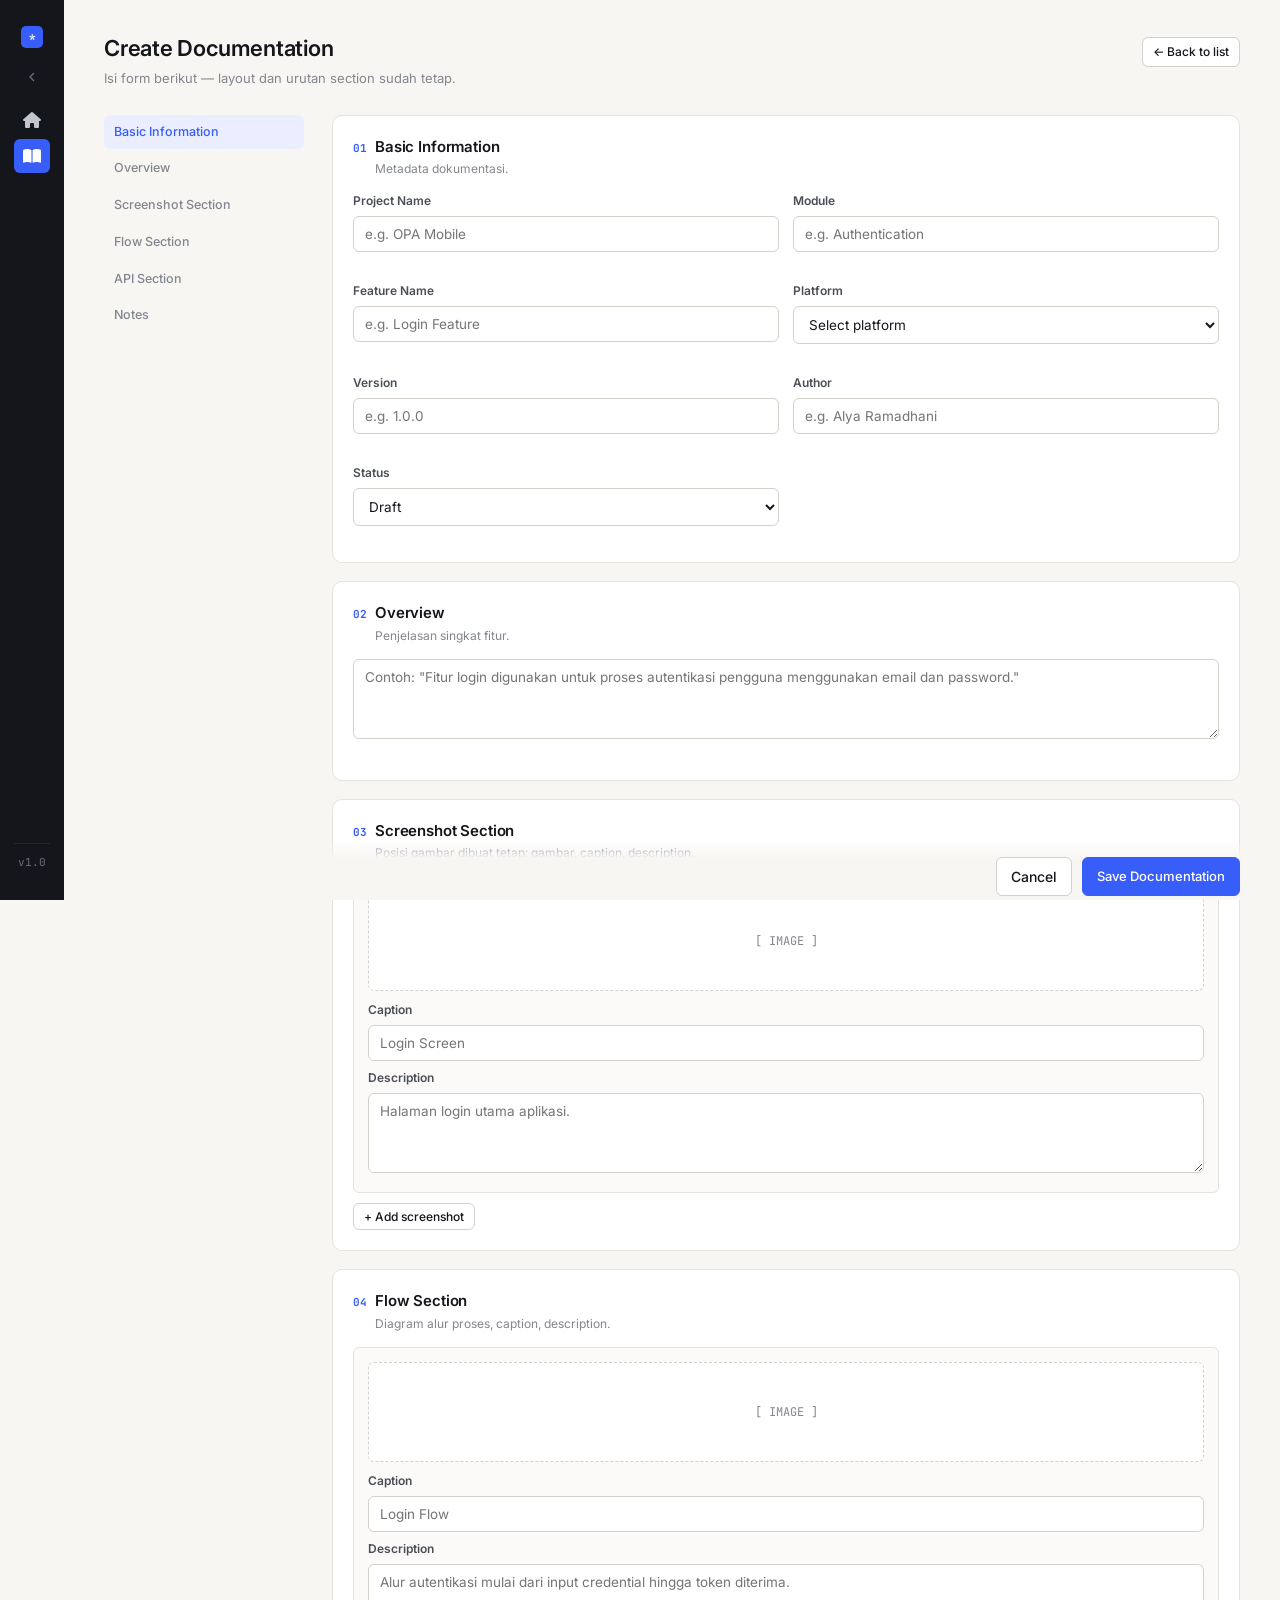
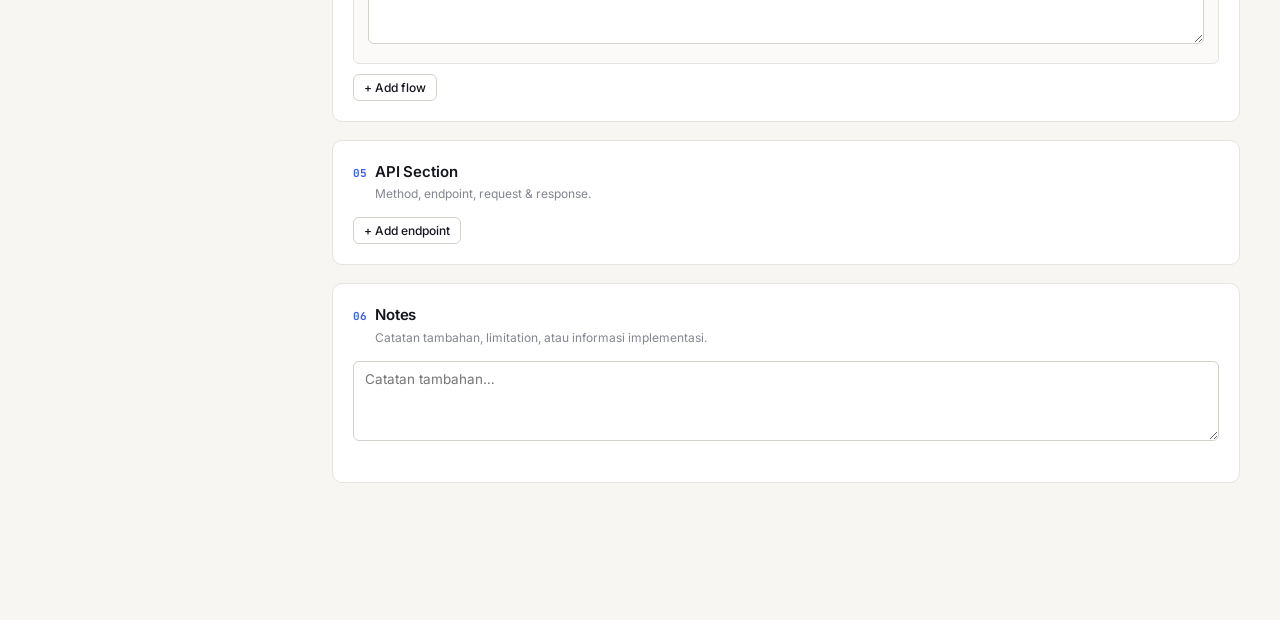
==== cms.html @ 9bf2554f "feat: tambah Status baru yaitu Finish UAT" ====
<!DOCTYPE html>
<html lang="id">
<head>
<meta charset="UTF-8" />
<meta name="viewport" content="width=device-width, initial-scale=1.0" />
<title>Create Documentation — DocsCMS</title>
<link rel="preconnect" href="https://fonts.googleapis.com">
<link href="https://fonts.googleapis.com/css2?family=Inter:wght@400;500;600;700&family=JetBrains+Mono:wght@400;500;700&display=swap" rel="stylesheet">
<link rel="stylesheet" href="css/base.css" />
<link rel="stylesheet" href="css/cms.css" />
<link rel="stylesheet" href="https://cdnjs.cloudflare.com/ajax/libs/font-awesome/6.7.2/css/all.min.css" />
</head>
<body>
<div class="app-shell">
  <div id="sidebar-mount" data-active="cms"></div>

  <main class="main">
    <div class="topbar">
      <div>
        <h1 id="pageTitle">Create Documentation</h1>
        <p>Isi form berikut — layout dan urutan section sudah tetap.</p>
      </div>
      <a class="btn btn-sm" href="dashboard.html">← Back to list</a>
    </div>

    <form id="docForm" class="form-layout">
      <nav class="form-toc">
        <a href="#sec-basic" class="current">Basic Information</a>
        <a href="#sec-overview">Overview</a>
        <a href="#sec-screenshot">Screenshot Section</a>
        <a href="#sec-flow">Flow Section</a>
        <a href="#sec-api">API Section</a>
        <a href="#sec-notes">Notes</a>
      </nav>

      <div>
        <!-- Basic Information -->
        <section class="form-section card" id="sec-basic">
          <div class="card-head"><span class="idx">01</span><div><h2>Basic Information</h2><p>Metadata dokumentasi.</p></div></div>
          <div class="grid-2">
            <div class="field"><label>Project Name</label><input type="text" id="project" required placeholder="e.g. OPA Mobile" /></div>
            <div class="field"><label>Module</label><input type="text" id="module" required placeholder="e.g. Authentication" /></div>
            <div class="field"><label>Feature Name</label><input type="text" id="feature" required placeholder="e.g. Login Feature" /></div>
            <div class="field"><label>Platform</label>
              <select id="platform" required>
                <option value="">Select platform</option>
                <option>Mobile</option><option>Web</option><option>Backend</option>
              </select>
            </div>
            <div class="field"><label>Version</label><input type="text" id="version" required placeholder="e.g. 1.0.0" /></div>
            <div class="field"><label>Author</label><input type="text" id="author" required placeholder="e.g. Alya Ramadhani" /></div>
            <div class="field"><label>Status</label>
              <select id="status" required>
                <option value="draft">Draft</option>
                <option value="review">On Review</option>
                <option value="accepted">Accepted</option>
                <option value="declined">Declined</option>
                <option value="finish-uat">Finish UAT</option>
              </select>
            </div>
          </div>
        </section>

        <!-- Overview -->
        <section class="form-section card" id="sec-overview">
          <div class="card-head"><span class="idx">02</span><div><h2>Overview</h2><p>Penjelasan singkat fitur.</p></div></div>
          <div class="field">
            <textarea id="overview" placeholder='Contoh: "Fitur login digunakan untuk proses autentikasi pengguna menggunakan email dan password."'></textarea>
          </div>
        </section>

        <!-- Screenshot -->
        <section class="form-section card" id="sec-screenshot">
          <div class="card-head"><span class="idx">03</span><div><h2>Screenshot Section</h2><p>Posisi gambar dibuat tetap: gambar, caption, description.</p></div></div>
          <div id="screenshotList"></div>
          <button type="button" class="btn btn-sm" id="addScreenshot">+ Add screenshot</button>
        </section>

        <!-- Flow -->
        <section class="form-section card" id="sec-flow">
          <div class="card-head"><span class="idx">04</span><div><h2>Flow Section</h2><p>Diagram alur proses, caption, description.</p></div></div>
          <div id="flowList"></div>
          <button type="button" class="btn btn-sm" id="addFlow">+ Add flow</button>
        </section>

        <!-- API -->
        <section class="form-section card" id="sec-api">
          <div class="card-head"><span class="idx">05</span><div><h2>API Section</h2><p>Method, endpoint, request &amp; response.</p></div></div>
          <div id="apiList"></div>
          <button type="button" class="btn btn-sm" id="addApi">+ Add endpoint</button>
        </section>

        <!-- Notes -->
        <section class="form-section card" id="sec-notes">
          <div class="card-head"><span class="idx">06</span><div><h2>Notes</h2><p>Catatan tambahan, limitation, atau informasi implementasi.</p></div></div>
          <div class="field"><textarea id="notes" placeholder="Catatan tambahan…"></textarea></div>
        </section>

        <div class="form-actions">
          <a class="btn" href="dashboard.html">Cancel</a>
          <button type="submit" class="btn btn-primary">Save Documentation</button>
        </div>
      </div>
    </form>
  </main>
</div>

<template id="screenshotTpl">
  <div class="repeat-item" data-group="screenshots">
    <button type="button" class="btn btn-sm btn-ghost remove-item">✕</button>
    <div class="image-slot" role="button" tabindex="0">
      <input type="file" accept="image/*" class="image-input" hidden />
      <span class="image-placeholder">[ IMAGE ]</span>
      <img class="image-preview" alt="" />
    </div>
    <div class="field" style="margin-bottom:8px;"><label>Caption</label><input type="text" class="f-caption" placeholder="Login Screen" /></div>
    <div class="field" style="margin-bottom:0;"><label>Description</label><textarea class="f-description" placeholder="Halaman login utama aplikasi."></textarea></div>
  </div>
</template>

<template id="flowTpl">
  <div class="repeat-item" data-group="flow">
    <button type="button" class="btn btn-sm btn-ghost remove-item">✕</button>
    <div class="image-slot" role="button" tabindex="0">
      <input type="file" accept="image/*" class="image-input" hidden />
      <span class="image-placeholder">[ IMAGE ]</span>
      <img class="image-preview" alt="" />
    </div>
    <div class="field" style="margin-bottom:8px;"><label>Caption</label><input type="text" class="f-caption" placeholder="Login Flow" /></div>
    <div class="field" style="margin-bottom:0;"><label>Description</label><textarea class="f-description" placeholder="Alur autentikasi mulai dari input credential hingga token diterima."></textarea></div>
  </div>
</template>

<template id="apiTpl">
  <div class="repeat-item" data-group="api">
    <button type="button" class="btn btn-sm btn-ghost remove-item">✕</button>
    <div class="method-row" style="margin-bottom:10px;">
      <div class="field" style="margin-bottom:0;"><label>Method</label>
        <select class="f-method">
          <option>GET</option><option selected>POST</option><option>PUT</option><option>PATCH</option><option>DELETE</option>
        </select>
      </div>
      <div class="field" style="margin-bottom:0;"><label>Endpoint</label><input type="text" class="f-endpoint mono" placeholder="/api/login" /></div>
    </div>
    <div class="grid-2">
      <div class="field" style="margin-bottom:0;"><label>Request</label><textarea class="f-request mono" placeholder='{ "email": "", "password": "" }'></textarea></div>
      <div class="field" style="margin-bottom:0;"><label>Response</label><textarea class="f-response mono" placeholder='{ "token": "", "user": {} }'></textarea></div>
    </div>
  </div>
</template>

<script src="js/storage.js"></script>
<script src="js/sidebar.js"></script>
<script src="js/cms.js"></script>
</body>
</html>
---- css/base.css ----
/* ===========================================================
   Documentation CMS — design tokens
   Palette: near-black ink / warm paper / signal-blue accent.
   Status colors double as the app's one signature motif —
   documents are literally stamped with their status.
   =========================================================== */
:root {
  --ink: #14161c;
  --ink-soft: #4b4e57;
  --muted: #83868f;
  --paper: #f7f6f3;
  --surface: #ffffff;
  --line: #e5e3dd;
  --line-strong: #d3d1c9;

  --accent: #375dfb;
  --accent-ink: #1e3ad1;
  --accent-tint: #eaeeff;

  --draft: #83868f;
  --draft-tint: #eeeeee;
  --review: #b8790f;
  --review-tint: #fbf0dc;
  --accepted: #1c8a5e;
  --accepted-tint: #e2f5ec;
  --declined: #c93b3b;
  --declined-tint: #fbe6e6;
  --finish-uat: #7c3aed;
  --finish-uat-tint: #f3e8ff;

  --font-ui: "Inter", -apple-system, BlinkMacSystemFont, "Segoe UI", sans-serif;
  --font-mono: "JetBrains Mono", "SFMono-Regular", Consolas, monospace;

  --radius-s: 6px;
  --radius-m: 10px;
  --sidebar-w: 240px;
}

* { box-sizing: border-box; }
html, body { height: 100%; }

body {
  margin: 0;
  font-family: var(--font-ui);
  background: var(--paper);
  color: var(--ink);
  font-size: 14px;
  line-height: 1.5;
  -webkit-font-smoothing: antialiased;
}

h1, h2, h3, h4 { margin: 0; font-weight: 600; letter-spacing: -0.01em; }

a { color: var(--accent); text-decoration: none; }
a:hover { text-decoration: underline; }

::selection { background: var(--accent-tint); }

button {
  font-family: inherit;
  font-size: 13px;
  cursor: pointer;
}

:focus-visible {
  outline: 2px solid var(--accent);
  outline-offset: 2px;
}

/* ---------- App shell ---------- */
.app-shell {
  display: flex;
  min-height: 100vh;
}

.sidebar {
  width: var(--sidebar-w);
  flex-shrink: 0;
  background: var(--ink);
  color: #e8e8ea;
  display: flex;
  flex-direction: column;
  padding: 20px 14px;
  position: sticky;
  top: 0;
  height: 100vh;
  transition: width 0.2s ease;
}

.sidebar__brand {
  display: flex;
  align-items: center;
  gap: 8px;
  padding: 6px 10px 22px;
  color: #fff;
}

.sidebar__brand .mark {
  width: 22px;
  height: 22px;
  border-radius: 5px;
  background: var(--accent);
  display: inline-flex;
  align-items: center;
  justify-content: center;
  font-family: var(--font-mono);
  font-size: 11px;
  font-weight: 700;
  color: #fff;
  flex-shrink: 0;
}

.sidebar__brand .name {
  font-weight: 600;
  font-size: 14px;
  letter-spacing: -0.01em;
}
.sidebar__brand .name small {
  display: block;
  font-weight: 400;
  font-size: 11px;
  color: #9498a3;
  font-family: var(--font-mono);
}

.sidebar nav {
  display: flex;
  flex-direction: column;
  gap: 2px;
  margin-top: 4px;
}

.sidebar nav a {
  display: flex;
  align-items: center;
  gap: 10px;
  padding: 9px 10px;
  border-radius: var(--radius-s);
  color: #c3c5cc;
  font-size: 13px;
  font-weight: 500;
  text-decoration: none;
  transition: background 0.12s ease, color 0.12s ease;
}

.sidebar nav a svg { width: 16px; height: 16px; flex-shrink: 0; }
.sidebar nav a i { font-size: 16px; flex-shrink: 0; }

.sidebar nav a:hover { background: #1f222a; color: #fff; }

.sidebar nav a.active {
  background: var(--accent);
  color: #fff;
}

.sidebar__footer {
  margin-top: auto;
  padding: 10px;
  font-size: 11px;
  color: #6b6e78;
  font-family: var(--font-mono);
  border-top: 1px solid #23262e;
  padding-top: 14px;
}

/* ---------- Collapsed sidebar ---------- */
.sidebar--collapsed {
  width: 64px;
}
.sidebar--collapsed .sidebar__brand {
  padding: 6px 0 22px;
  justify-content: center;
}
.sidebar--collapsed .sidebar__brand .name {
  display: none;
}
.sidebar--collapsed nav {
  align-items: stretch;
}
.sidebar--collapsed nav a {
  justify-content: center;
  padding: 9px;
  gap: 0;
}
.sidebar--collapsed nav a span {
  display: none;
}
.sidebar--collapsed .sidebar__footer {
  display: flex;
  flex-direction: column;
  align-items: center;
  gap: 8px;
  padding: 10px 0;
}
.sidebar--collapsed .sidebar__footer .storage-label {
  display: none;
}

/* ---------- Sidebar toggle ---------- */
.sidebar__toggle {
  background: none;
  border: none;
  color: #6b6e78;
  cursor: pointer;
  padding: 4px;
  display: inline-flex;
  align-items: center;
  justify-content: center;
  border-radius: 4px;
  transition: color 0.12s, background 0.12s;
  margin-bottom: 10px;
  margin-top: -5px;
}
.sidebar__toggle:hover {
  color: #fff;
  background: #1f222a;
}
.sidebar__toggle svg {
  width: 16px;
  height: 16px;
  display: block;
}

.main {
  flex: 1;
  min-width: 0;
  padding: 32px 40px 60px;
}

.topbar {
  display: flex;
  align-items: baseline;
  justify-content: space-between;
  margin-bottom: 26px;
  gap: 16px;
  flex-wrap: wrap;
}

.topbar h1 { font-size: 22px; }
.topbar p { margin: 4px 0 0; color: var(--muted); font-size: 13px; }

/* ---------- Buttons ---------- */
.btn {
  display: inline-flex;
  align-items: center;
  gap: 6px;
  padding: 8px 14px;
  border-radius: var(--radius-s);
  border: 1px solid var(--line-strong);
  background: var(--surface);
  color: var(--ink);
  font-weight: 500;
  transition: border-color 0.12s ease, background 0.12s ease;
}
.btn:hover { border-color: var(--ink-soft); text-decoration: none; }

.btn-primary {
  background: var(--accent);
  border-color: var(--accent);
  color: #fff;
}
.btn-primary:hover { background: var(--accent-ink); border-color: var(--accent-ink); }

.btn-danger {
  color: var(--declined);
  border-color: var(--declined-tint);
}
.btn-danger:hover { background: var(--declined-tint); border-color: var(--declined); }

.btn-ghost {
  border-color: transparent;
  background: transparent;
}
.btn-ghost:hover { background: var(--accent-tint); border-color: transparent; }

.btn-sm { padding: 5px 10px; font-size: 12px; }

/* ---------- Cards ---------- */
.card {
  background: var(--surface);
  border: 1px solid var(--line);
  border-radius: var(--radius-m);
  padding: 20px;
}

/* ---------- Status stamp ----------
   Signature element: statuses read like a physical stamp on the
   document, since status is the thing this whole app tracks. */
.stamp {
  display: inline-flex;
  align-items: center;
  gap: 5px;
  padding: 3px 9px 3px 8px;
  border-radius: 4px;
  font-family: var(--font-mono);
  font-size: 10.5px;
  font-weight: 700;
  text-transform: uppercase;
  letter-spacing: 0.06em;
  border: 1.5px solid currentColor;
  transform: rotate(-1deg);
}
.stamp::before {
  content: "";
  width: 5px;
  height: 5px;
  border-radius: 50%;
  background: currentColor;
}
.stamp--draft { color: var(--draft); background: var(--draft-tint); }
.stamp--review { color: var(--review); background: var(--review-tint); }
.stamp--accepted { color: var(--accepted); background: var(--accepted-tint); }
.stamp--declined { color: var(--declined); background: var(--declined-tint); }
.stamp--finish-uat { color: var(--finish-uat); background: var(--finish-uat-tint); }

/* ---------- Forms ---------- */
.field { margin-bottom: 16px; }
.field label {
  display: block;
  font-size: 12px;
  font-weight: 600;
  color: var(--ink-soft);
  margin-bottom: 6px;
}
.field .hint {
  font-size: 11.5px;
  color: var(--muted);
  margin-top: 5px;
}

input[type="text"],
input[type="search"],
select,
textarea {
  width: 100%;
  font-family: inherit;
  font-size: 13.5px;
  padding: 9px 11px;
  border: 1px solid var(--line-strong);
  border-radius: var(--radius-s);
  background: var(--surface);
  color: var(--ink);
}
textarea { resize: vertical; min-height: 80px; }

input.mono, textarea.mono {
  font-family: var(--font-mono);
  font-size: 12.5px;
}

input:focus, select:focus, textarea:focus {
  border-color: var(--accent);
  outline: none;
  box-shadow: 0 0 0 3px var(--accent-tint);
}

.grid-2 { display: grid; grid-template-columns: 1fr 1fr; gap: 14px; }

/* ---------- Table ---------- */
.table-wrap {
  border: 1px solid var(--line);
  border-radius: var(--radius-m);
  overflow: hidden;
  background: var(--surface);
}
table { width: 100%; border-collapse: collapse; }
thead th {
  text-align: left;
  font-size: 11px;
  text-transform: uppercase;
  letter-spacing: 0.05em;
  color: var(--muted);
  font-weight: 600;
  padding: 11px 14px;
  background: #fbfaf8;
  border-bottom: 1px solid var(--line);
  white-space: nowrap;
}
tbody td {
  padding: 12px 14px;
  border-bottom: 1px solid var(--line);
  vertical-align: middle;
  font-size: 13px;
}
tbody tr:last-child td { border-bottom: none; }
tbody tr:hover { background: #fbfaf8; }
.cell-title { font-weight: 600; }
.cell-muted { color: var(--muted); font-family: var(--font-mono); font-size: 12px; }
.row-actions { display: flex; gap: 6px; }

.empty-state {
  text-align: center;
  padding: 50px 20px;
  color: var(--muted);
}

@media (max-width: 900px) {
  .app-shell { flex-direction: column; }
  .sidebar { width: 100%; height: auto; position: relative; flex-direction: row; align-items: center; }
  .sidebar nav { flex-direction: row; margin-top: 0; }
  .sidebar__footer { display: none; }
  .sidebar--collapsed { width: 100%; }
  .sidebar--collapsed .sidebar__brand { padding: 6px 10px; justify-content: flex-start; }
  .sidebar--collapsed .sidebar__brand .name { display: block; }
  .sidebar--collapsed nav a { justify-content: flex-start; padding: 9px 10px; gap: 10px; }
  .sidebar--collapsed nav a span { display: inline; }
  .sidebar--collapsed nav a svg { margin: 0; }
  .main { padding: 20px; }
  .grid-2 { grid-template-columns: 1fr; }
}
---- css/cms.css ----
.form-layout {
  display: grid;
  grid-template-columns: 200px 1fr;
  gap: 28px;
  align-items: start;
}

.form-toc {
  position: sticky;
  top: 32px;
  display: flex;
  flex-direction: column;
  gap: 2px;
}
.form-toc a {
  padding: 8px 10px;
  border-radius: var(--radius-s);
  color: var(--muted);
  font-size: 12.5px;
  font-weight: 500;
  border-left: 0px solid transparent;
}
.form-toc a:hover { color: var(--ink); text-decoration: none; background: #fbfaf8; }
.form-toc a.current { color: var(--accent); border-left-color: var(--accent); background: var(--accent-tint); }

.form-section {
  scroll-margin-top: 24px;
  margin-bottom: 18px;
}
.form-section .card-head {
  display: flex;
  align-items: baseline;
  gap: 8px;
  margin-bottom: 14px;
}
.form-section .card-head .idx {
  font-family: var(--font-mono);
  font-size: 11px;
  color: var(--accent);
  font-weight: 700;
}
.form-section .card-head h2 { font-size: 15px; }
.form-section .card-head p { margin: 2px 0 0; font-size: 12px; color: var(--muted); }

.repeat-item {
  border: 1px solid var(--line);
  border-radius: var(--radius-s);
  padding: 14px;
  margin-bottom: 10px;
  position: relative;
  background: #fbfaf8;
}
.repeat-item .remove-item {
  position: absolute;
  top: 10px;
  right: 10px;
}
.image-slot {
  width: 100%;
  height: 100px;
  border: 1.5px dashed var(--line-strong);
  border-radius: var(--radius-s);
  display: flex;
  align-items: center;
  justify-content: center;
  color: var(--muted);
  font-size: 12px;
  font-family: var(--font-mono);
  margin-bottom: 10px;
  background: #fff;
  cursor: pointer;
  transition: border-color .15s, background .15s;
  position: relative;
  overflow: hidden;
}
.image-slot:hover {
  border-color: var(--accent);
  background: var(--accent-tint);
}
.image-slot.drag-over {
  border-color: var(--accent);
  background: var(--accent-tint);
  outline: 2px solid var(--accent);
  outline-offset: -2px;
}
.image-slot .image-preview {
  display: none;
  max-width: 100%;
  max-height: 100%;
  object-fit: contain;
}
.image-slot.has-image .image-preview {
  display: block;
}
.image-slot.has-image .image-placeholder {
  display: none;
}
.image-slot.has-image {
  border-style: solid;
  border-color: var(--line);
  background: #fff;
  cursor: pointer;
}
.image-slot.has-image:hover {
  border-color: var(--accent);
}

.method-row { display: grid; grid-template-columns: 110px 1fr; gap: 10px; }

.form-actions {
  position: sticky;
  bottom: 0;
  background: linear-gradient(to top, var(--paper) 70%, transparent);
  padding: 16px 0 4px;
  display: flex;
  gap: 10px;
  justify-content: flex-end;
}

@media (max-width: 900px) {
  .form-layout { grid-template-columns: 1fr; }
  .form-toc { position: static; flex-direction: row; overflow-x: auto; }
}
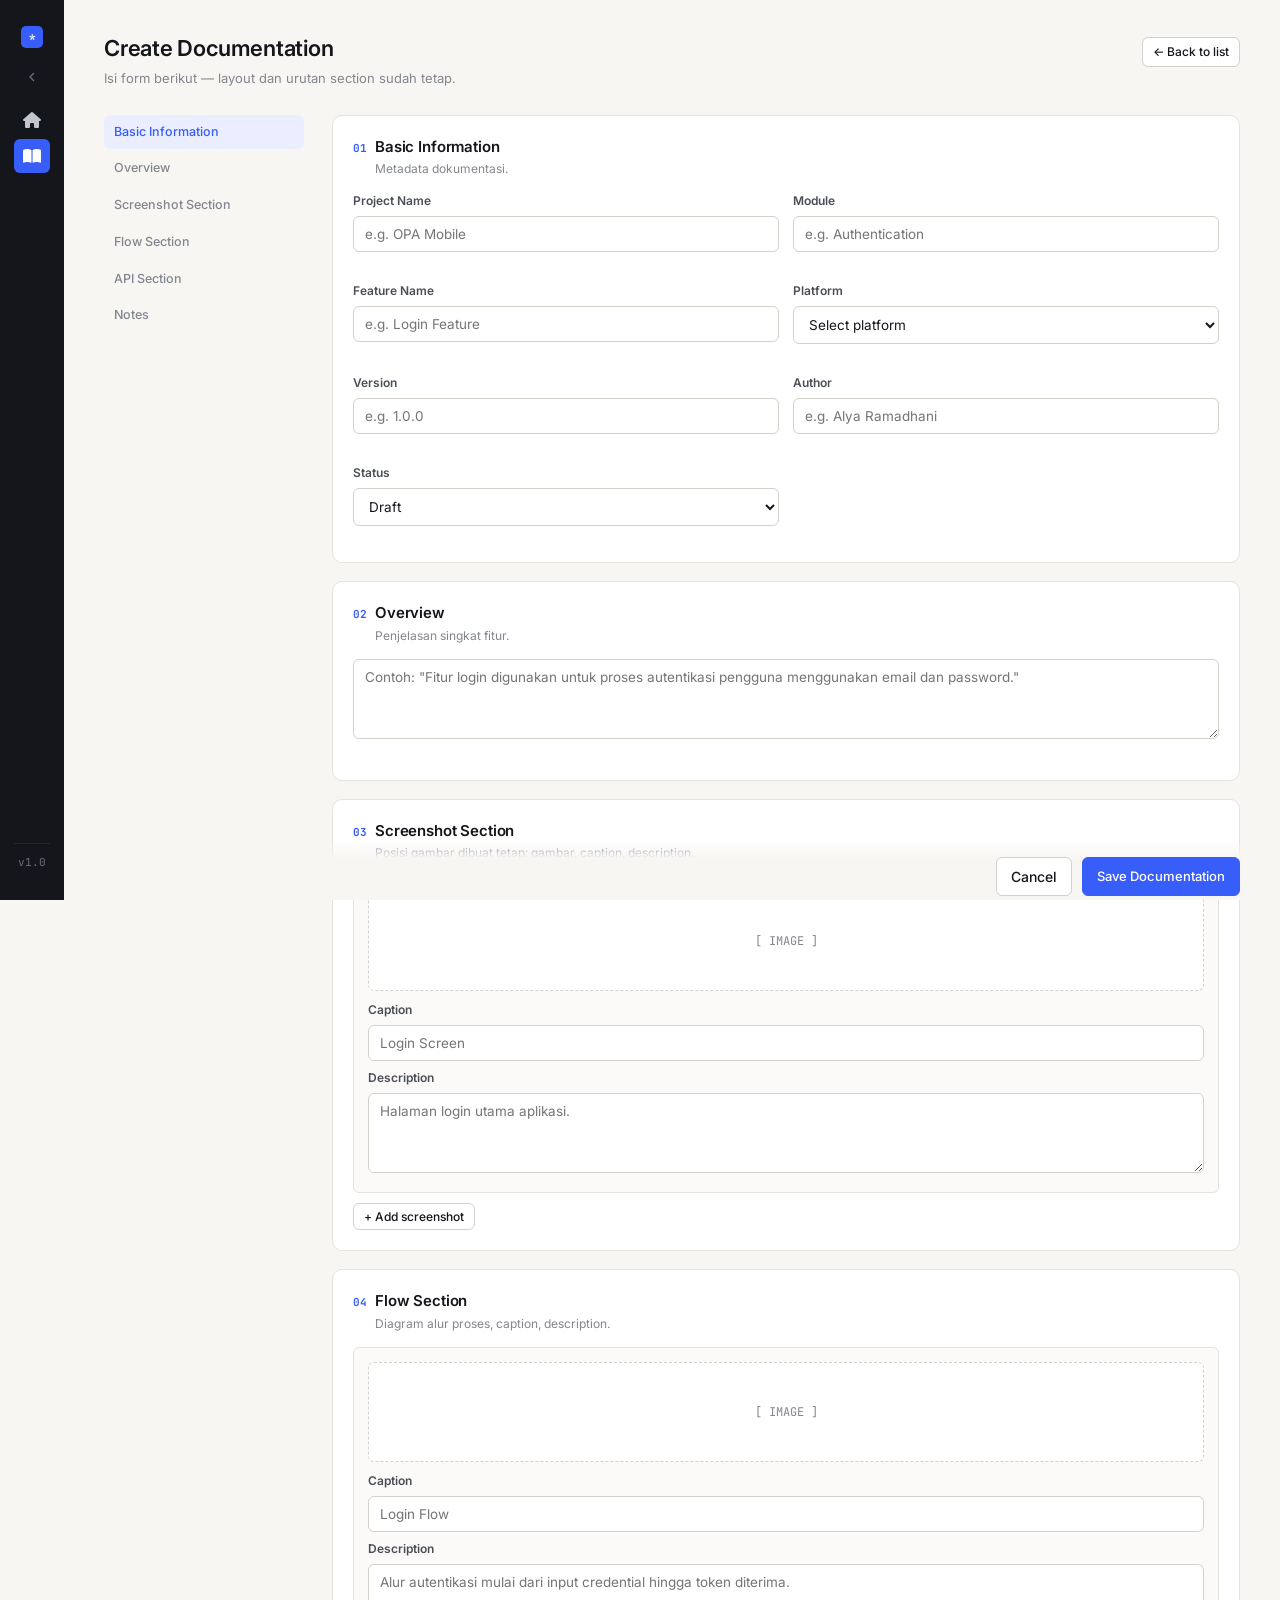
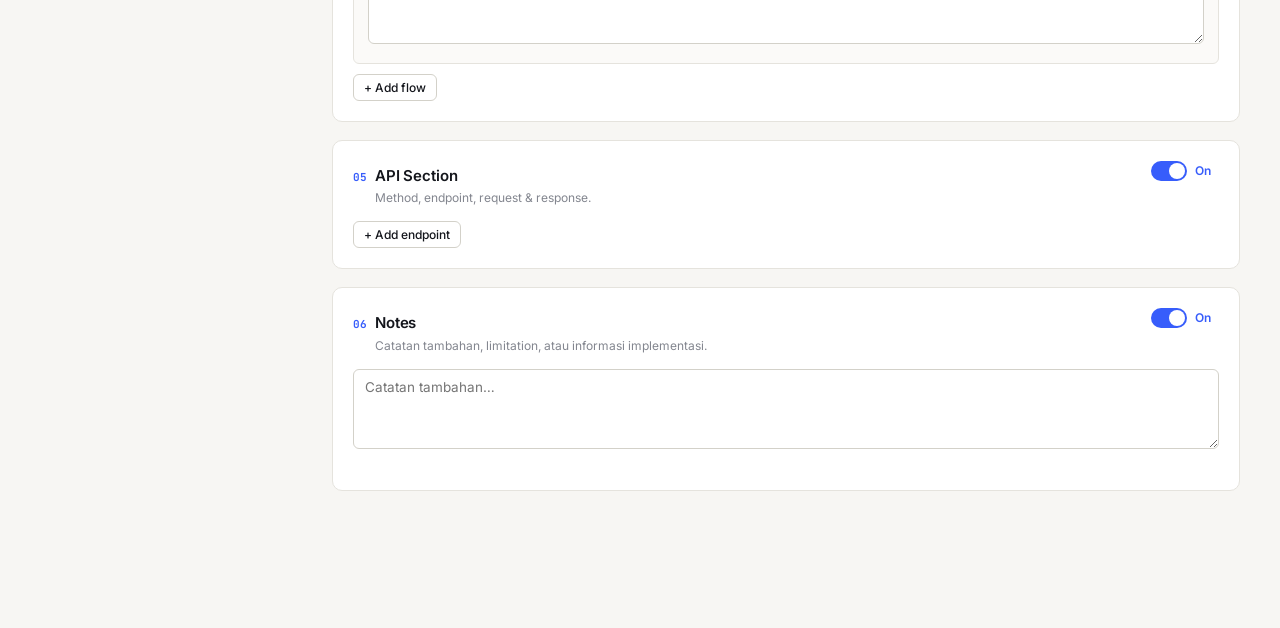
==== commit d8252603: "feat: tambah switch mode untuk add API & Notes Section pada Form Dokumentasi" ====
--- a/cms.html
+++ b/cms.html
@@ -85,14 +85,26 @@
 
         <!-- API -->
         <section class="form-section card" id="sec-api">
-          <div class="card-head"><span class="idx">05</span><div><h2>API Section</h2><p>Method, endpoint, request &amp; response.</p></div></div>
+          <div class="card-head"><span class="idx">05</span><div><h2>API Section</h2><p>Method, endpoint, request &amp; response.</p></div>
+            <label class="section-toggle">
+              <input type="checkbox" class="toggle-input" checked />
+              <span class="toggle-slider"></span>
+              <span class="toggle-label">On</span>
+            </label>
+          </div>
           <div id="apiList"></div>
           <button type="button" class="btn btn-sm" id="addApi">+ Add endpoint</button>
         </section>
 
         <!-- Notes -->
         <section class="form-section card" id="sec-notes">
-          <div class="card-head"><span class="idx">06</span><div><h2>Notes</h2><p>Catatan tambahan, limitation, atau informasi implementasi.</p></div></div>
+          <div class="card-head"><span class="idx">06</span><div><h2>Notes</h2><p>Catatan tambahan, limitation, atau informasi implementasi.</p></div>
+            <label class="section-toggle">
+              <input type="checkbox" class="toggle-input" checked />
+              <span class="toggle-slider"></span>
+              <span class="toggle-label">On</span>
+            </label>
+          </div>
           <div class="field"><textarea id="notes" placeholder="Catatan tambahan…"></textarea></div>
         </section>
 
--- a/css/cms.css
+++ b/css/cms.css
@@ -107,6 +107,66 @@
 
 .method-row { display: grid; grid-template-columns: 110px 1fr; gap: 10px; }
 
+/* ── Section Toggle ── */
+.section-toggle {
+  margin-left: auto;
+  display: inline-flex;
+  align-items: center;
+  gap: 8px;
+  cursor: pointer;
+  user-select: none;
+  flex-shrink: 0;
+}
+.section-toggle .toggle-input {
+  position: absolute;
+  opacity: 0;
+  width: 0;
+  height: 0;
+}
+.section-toggle .toggle-slider {
+  position: relative;
+  width: 36px;
+  height: 20px;
+  background: var(--line-strong, #ccc);
+  border-radius: 10px;
+  transition: background .2s;
+}
+.section-toggle .toggle-slider::after {
+  content: "";
+  position: absolute;
+  top: 2px;
+  left: 2px;
+  width: 16px;
+  height: 16px;
+  background: #fff;
+  border-radius: 50%;
+  transition: transform .2s;
+}
+.section-toggle .toggle-input:checked + .toggle-slider {
+  background: var(--accent, #2b7a78);
+}
+.section-toggle .toggle-input:checked + .toggle-slider::after {
+  transform: translateX(16px);
+}
+.section-toggle .toggle-label {
+  font-size: 12px;
+  font-weight: 600;
+  color: var(--muted, #888);
+  min-width: 24px;
+}
+.section-toggle .toggle-input:checked ~ .toggle-label {
+  color: var(--accent, #2b7a78);
+}
+
+/* ── Disabled Section ── */
+.form-section.section--disabled .card-head {
+  opacity: .5;
+}
+.form-section.section--disabled > :not(.card-head) {
+  opacity: .35;
+  pointer-events: none;
+}
+
 .form-actions {
   position: sticky;
   bottom: 0;
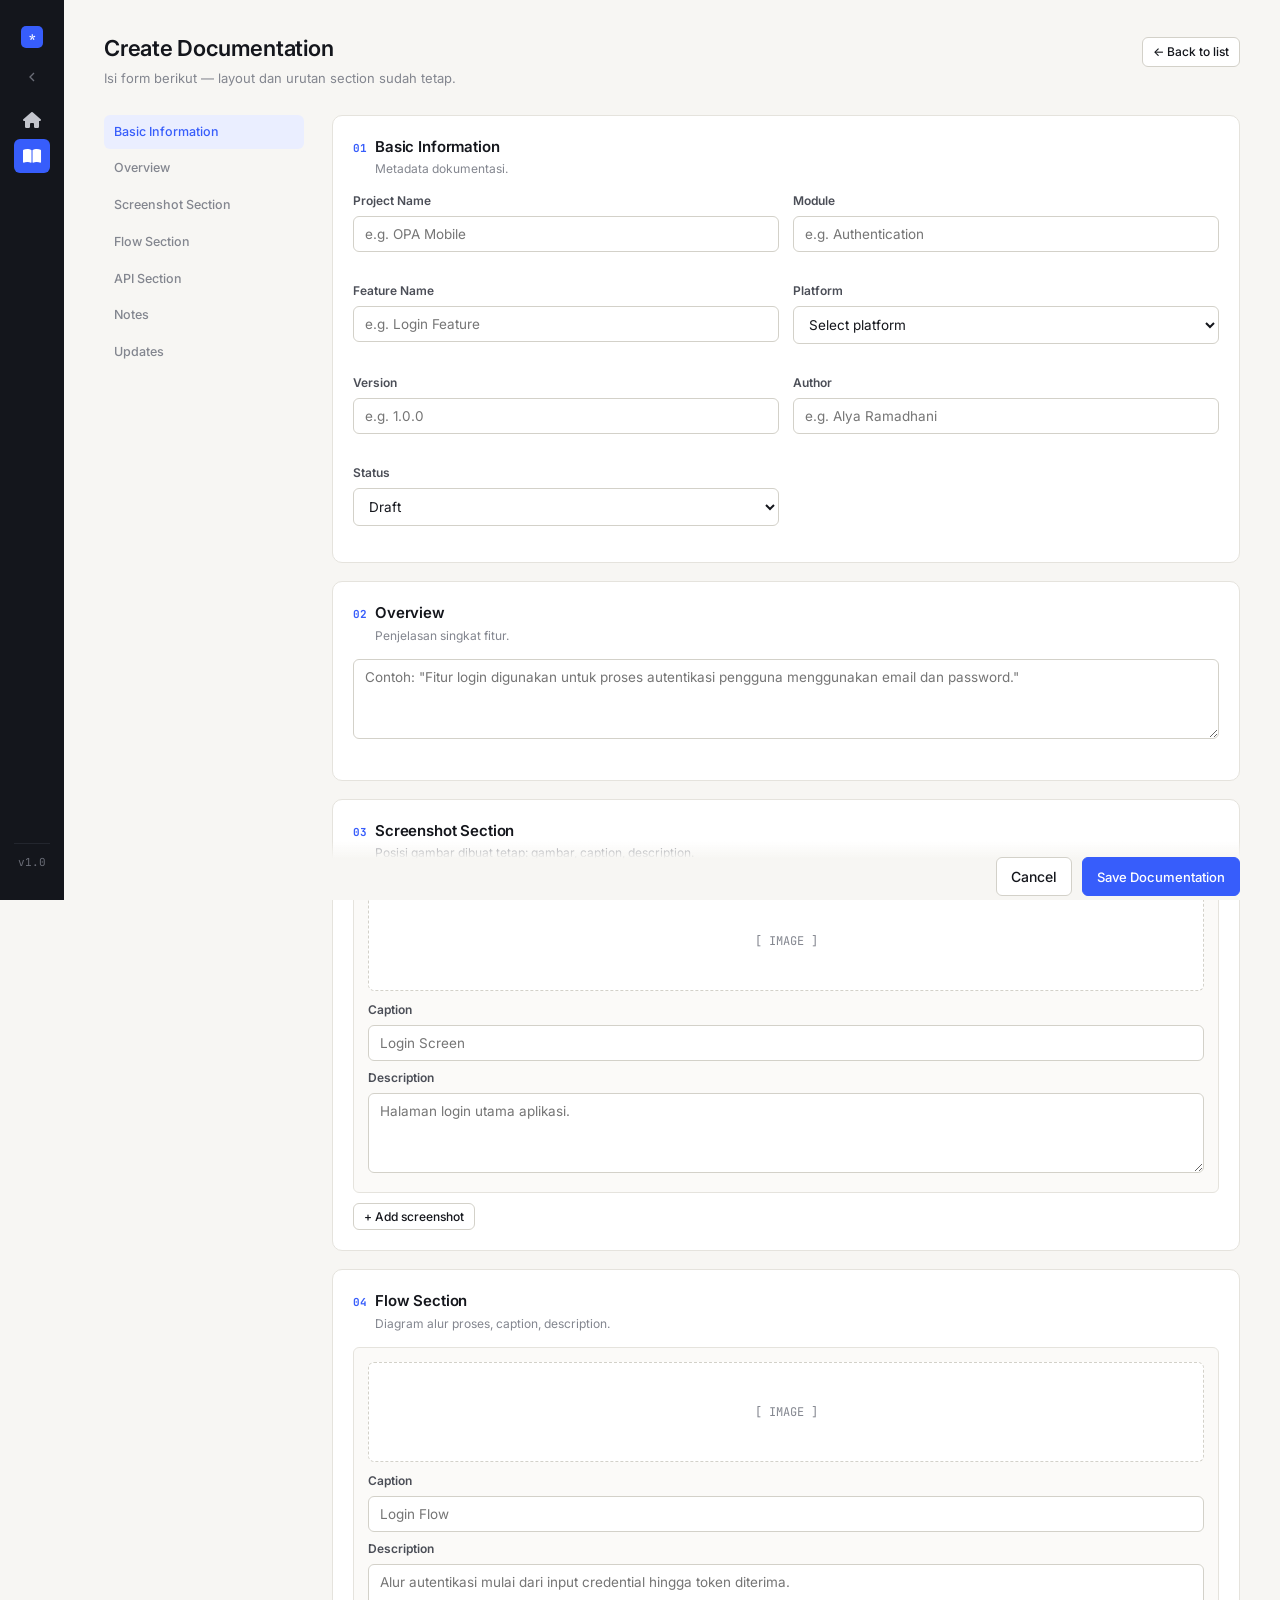
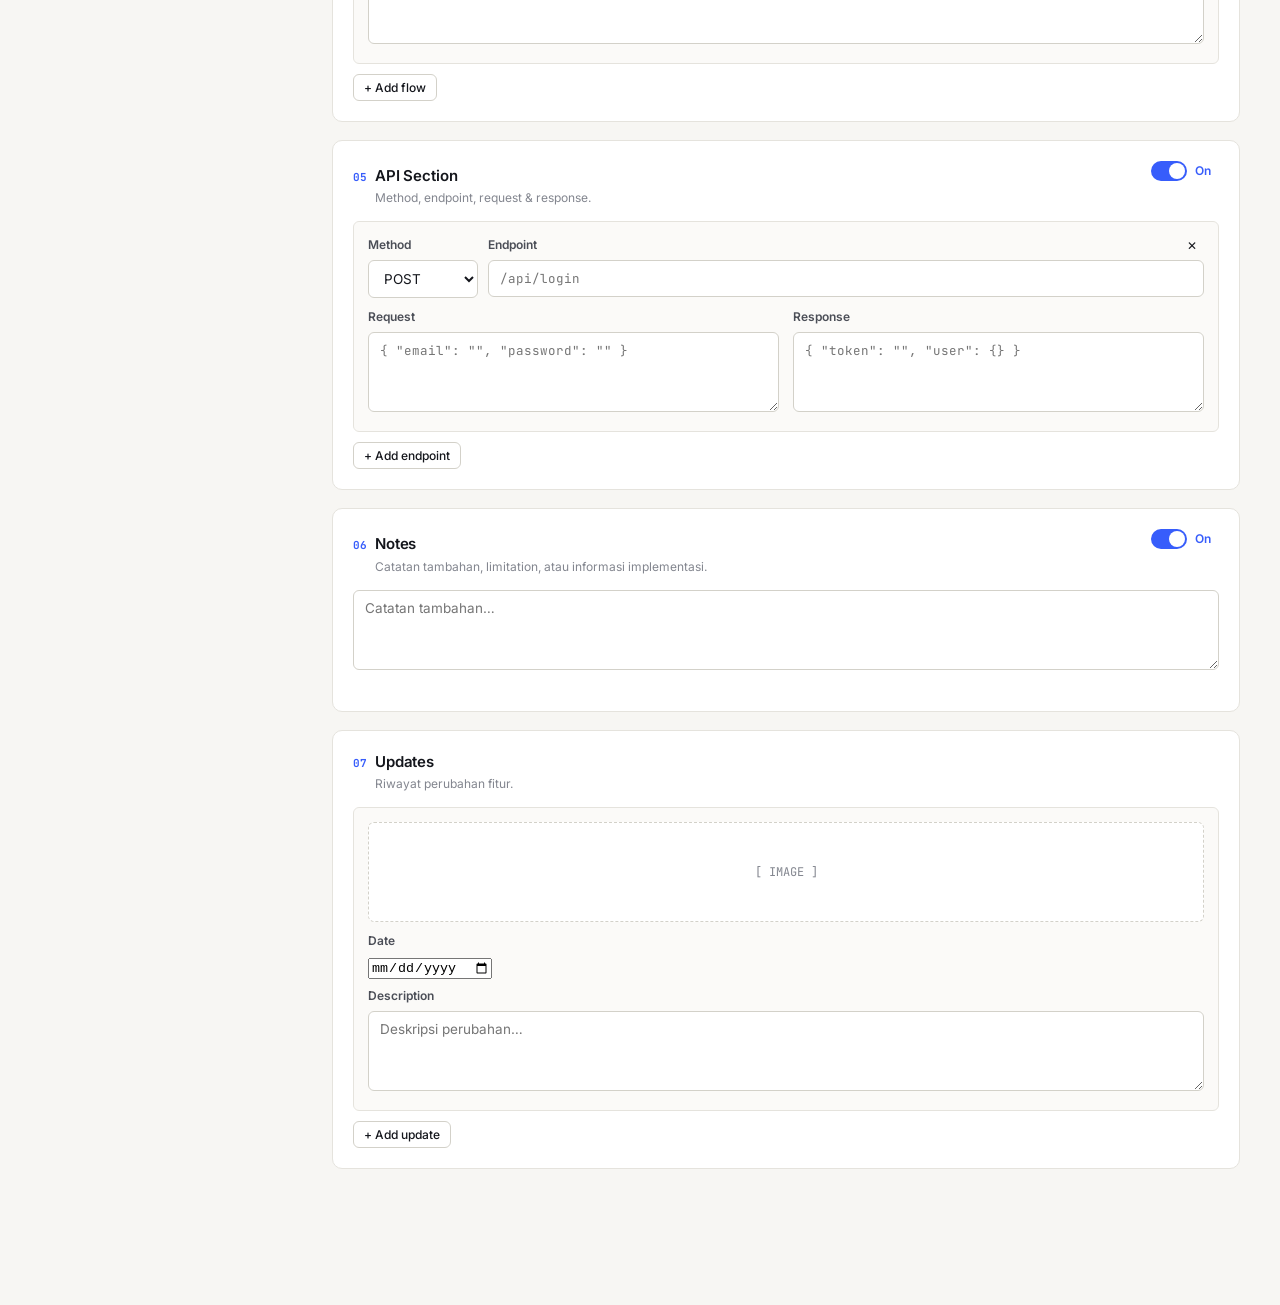
==== commit 2d2270fc: "feat: tambahkan pavicon dan section update pada form inputan dokumentasi" ====
--- a/cms.html
+++ b/cms.html
@@ -4,6 +4,7 @@
 <meta charset="UTF-8" />
 <meta name="viewport" content="width=device-width, initial-scale=1.0" />
 <title>Create Documentation — DocsCMS</title>
+<link rel="icon" type="image/svg+xml" href="favicon.svg" />
 <link rel="preconnect" href="https://fonts.googleapis.com">
 <link href="https://fonts.googleapis.com/css2?family=Inter:wght@400;500;600;700&family=JetBrains+Mono:wght@400;500;700&display=swap" rel="stylesheet">
 <link rel="stylesheet" href="css/base.css" />
@@ -31,6 +32,7 @@
         <a href="#sec-flow">Flow Section</a>
         <a href="#sec-api">API Section</a>
         <a href="#sec-notes">Notes</a>
+        <a href="#sec-updates">Updates</a>
       </nav>
 
       <div>
@@ -108,6 +110,13 @@
           <div class="field"><textarea id="notes" placeholder="Catatan tambahan…"></textarea></div>
         </section>
 
+        <!-- Updates -->
+        <section class="form-section card" id="sec-updates">
+          <div class="card-head"><span class="idx">07</span><div><h2>Updates</h2><p>Riwayat perubahan fitur.</p></div></div>
+          <div id="updatesList"></div>
+          <button type="button" class="btn btn-sm" id="addUpdates">+ Add update</button>
+        </section>
+
         <div class="form-actions">
           <a class="btn" href="dashboard.html">Cancel</a>
           <button type="submit" class="btn btn-primary">Save Documentation</button>
@@ -161,6 +170,19 @@
   </div>
 </template>
 
+<template id="updatesTpl">
+  <div class="repeat-item" data-group="updates">
+    <button type="button" class="btn btn-sm btn-ghost remove-item">✕</button>
+    <div class="image-slot" role="button" tabindex="0">
+      <input type="file" accept="image/*" class="image-input" hidden />
+      <span class="image-placeholder">[ IMAGE ]</span>
+      <img class="image-preview" alt="" />
+    </div>
+    <div class="field" style="margin-bottom:8px;"><label>Date</label><input type="date" class="f-date" /></div>
+    <div class="field" style="margin-bottom:0;"><label>Description</label><textarea class="f-update-desc" placeholder="Deskripsi perubahan…"></textarea></div>
+  </div>
+</template>
+
 <script src="js/storage.js"></script>
 <script src="js/sidebar.js"></script>
 <script src="js/cms.js"></script>
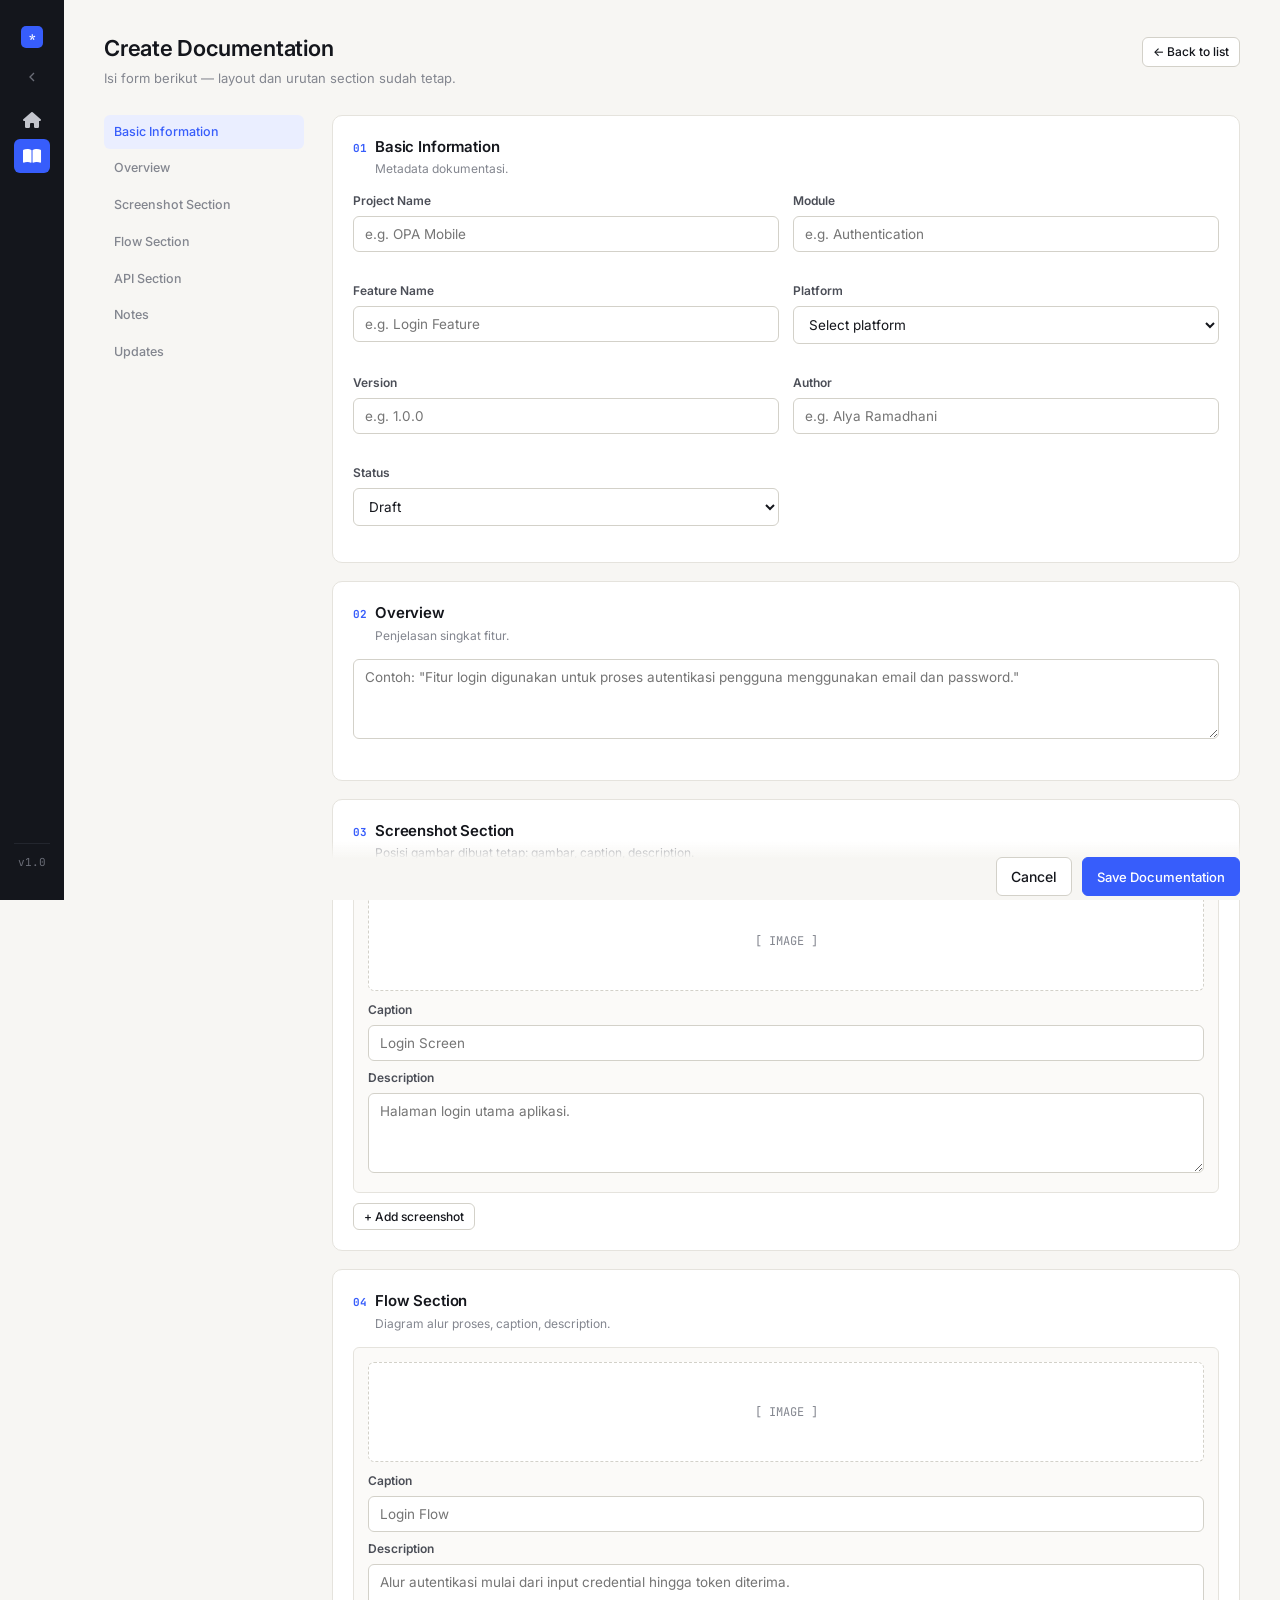
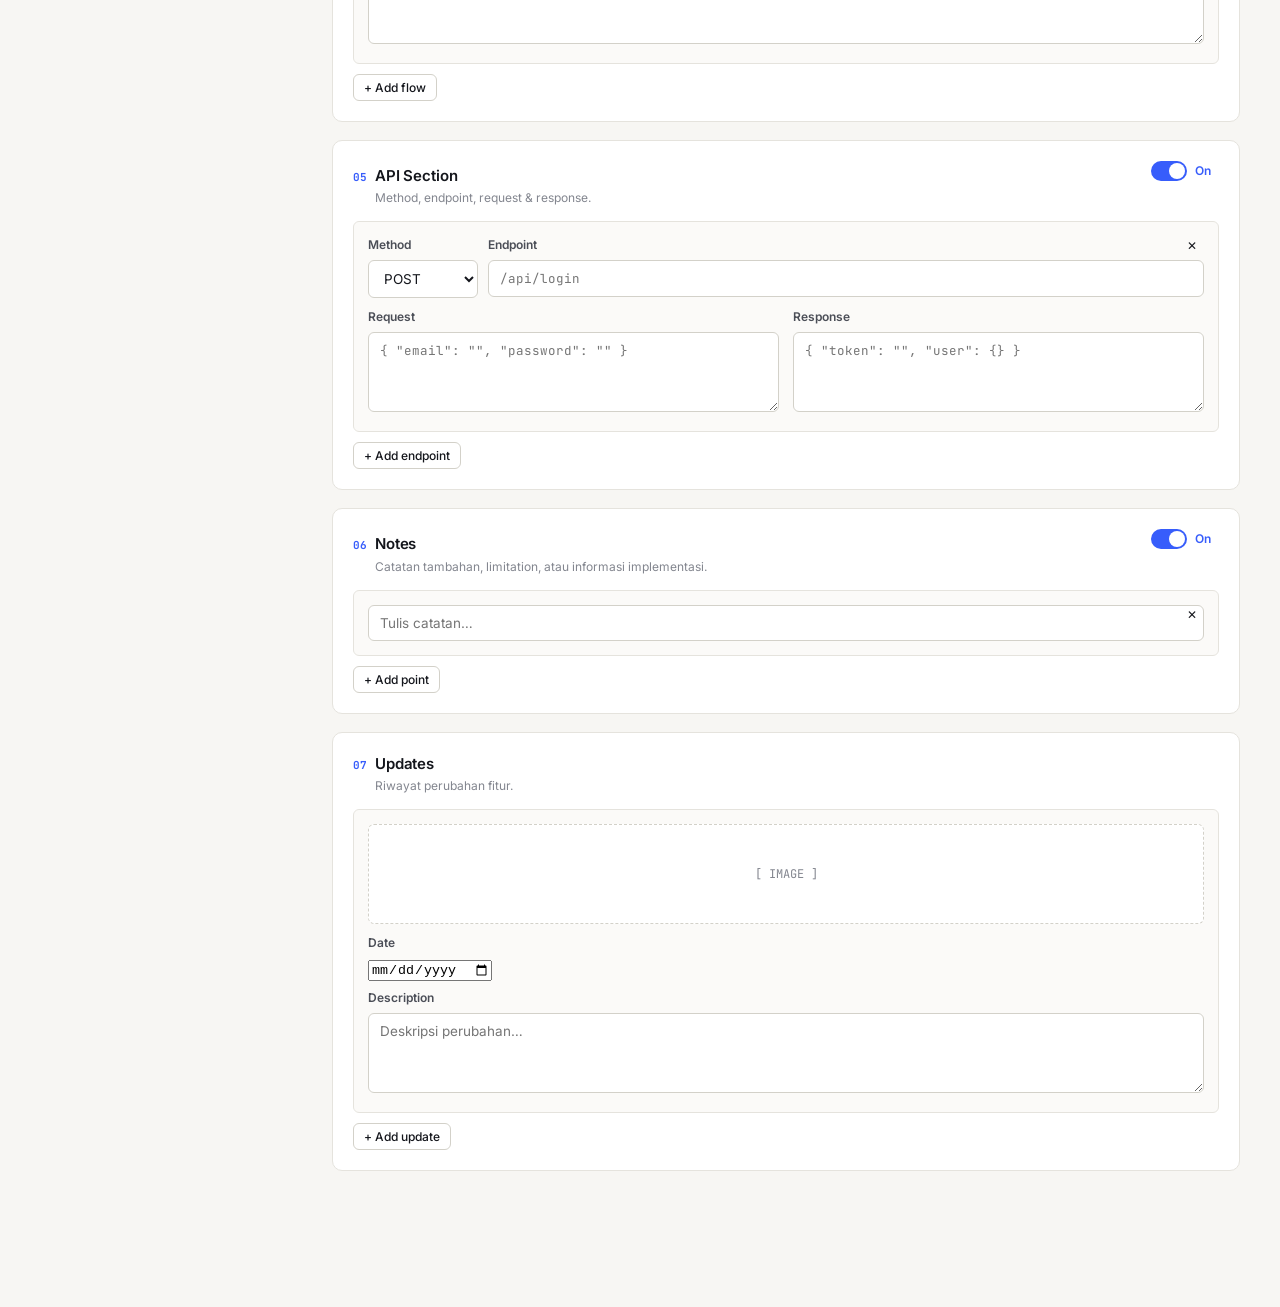
==== commit e3e0ebd7: "feat: sesuaikan notes menjadi point-point" ====
--- a/cms.html
+++ b/cms.html
@@ -107,7 +107,8 @@
               <span class="toggle-label">On</span>
             </label>
           </div>
-          <div class="field"><textarea id="notes" placeholder="Catatan tambahan…"></textarea></div>
+          <div id="notesList"></div>
+          <button type="button" class="btn btn-sm" id="addNote">+ Add point</button>
         </section>
 
         <!-- Updates -->
@@ -183,6 +184,15 @@
   </div>
 </template>
 
+<template id="notesTpl">
+  <div class="repeat-item" data-group="notes">
+    <button type="button" class="btn btn-sm btn-ghost remove-item">✕</button>
+    <div class="field" style="margin-bottom:0;">
+      <input type="text" class="f-note-point" placeholder="Tulis catatan…" />
+    </div>
+  </div>
+</template>
+
 <script src="js/storage.js"></script>
 <script src="js/sidebar.js"></script>
 <script src="js/cms.js"></script>
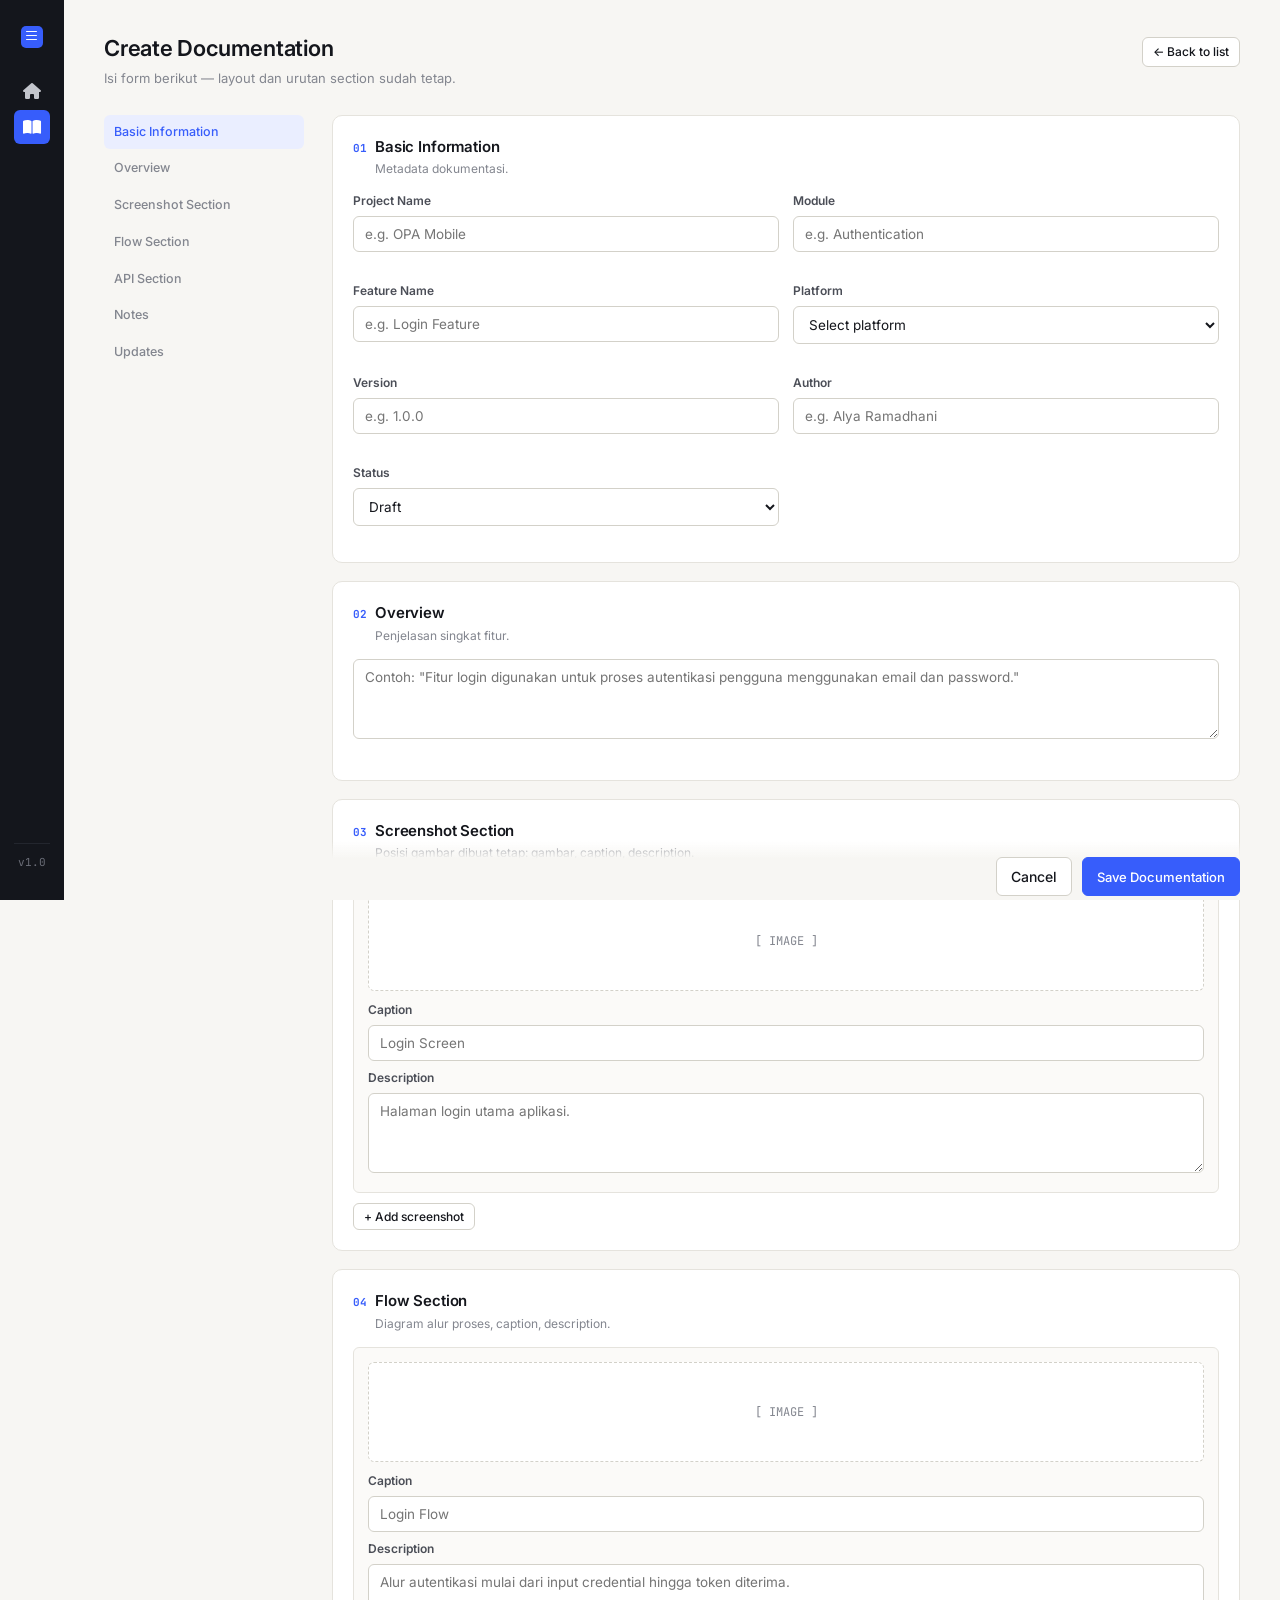
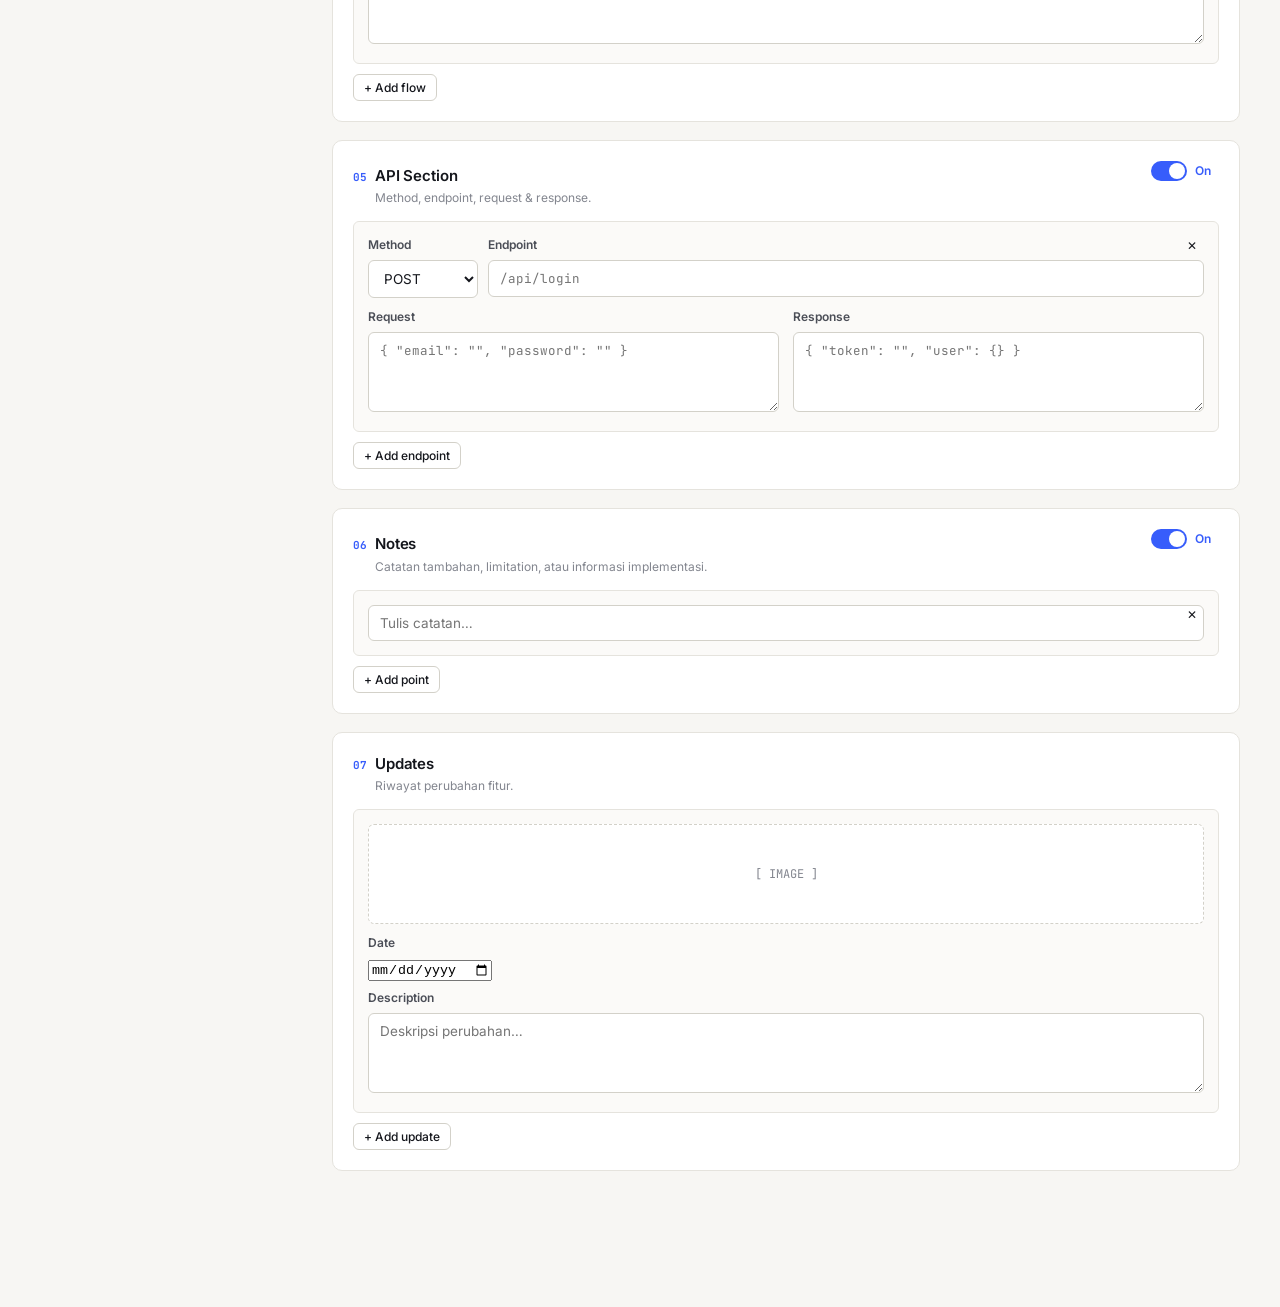
==== commit 72fb445e: "feat: sesuaikan icon expand dan collapse" ====
--- a/cms.html
+++ b/cms.html
@@ -10,6 +10,7 @@
 <link rel="stylesheet" href="css/base.css" />
 <link rel="stylesheet" href="css/cms.css" />
 <link rel="stylesheet" href="https://cdnjs.cloudflare.com/ajax/libs/font-awesome/6.7.2/css/all.min.css" />
+<link rel="stylesheet" href="https://cdn.jsdelivr.net/npm/bootstrap-icons@1.11.3/font/bootstrap-icons.min.css" />
 </head>
 <body>
 <div class="app-shell">
--- a/css/base.css
+++ b/css/base.css
@@ -108,6 +108,11 @@
   font-weight: 700;
   color: #fff;
   flex-shrink: 0;
+  cursor: pointer;
+}
+.sidebar__brand .mark i {
+  font-size: 16px;
+  line-height: 1;
 }
 
 .sidebar__brand .name {
@@ -194,31 +199,6 @@
 }
 .sidebar--collapsed .sidebar__footer .storage-label {
   display: none;
-}
-
-/* ---------- Sidebar toggle ---------- */
-.sidebar__toggle {
-  background: none;
-  border: none;
-  color: #6b6e78;
-  cursor: pointer;
-  padding: 4px;
-  display: inline-flex;
-  align-items: center;
-  justify-content: center;
-  border-radius: 4px;
-  transition: color 0.12s, background 0.12s;
-  margin-bottom: 10px;
-  margin-top: -5px;
-}
-.sidebar__toggle:hover {
-  color: #fff;
-  background: #1f222a;
-}
-.sidebar__toggle svg {
-  width: 16px;
-  height: 16px;
-  display: block;
 }
 
 .main {
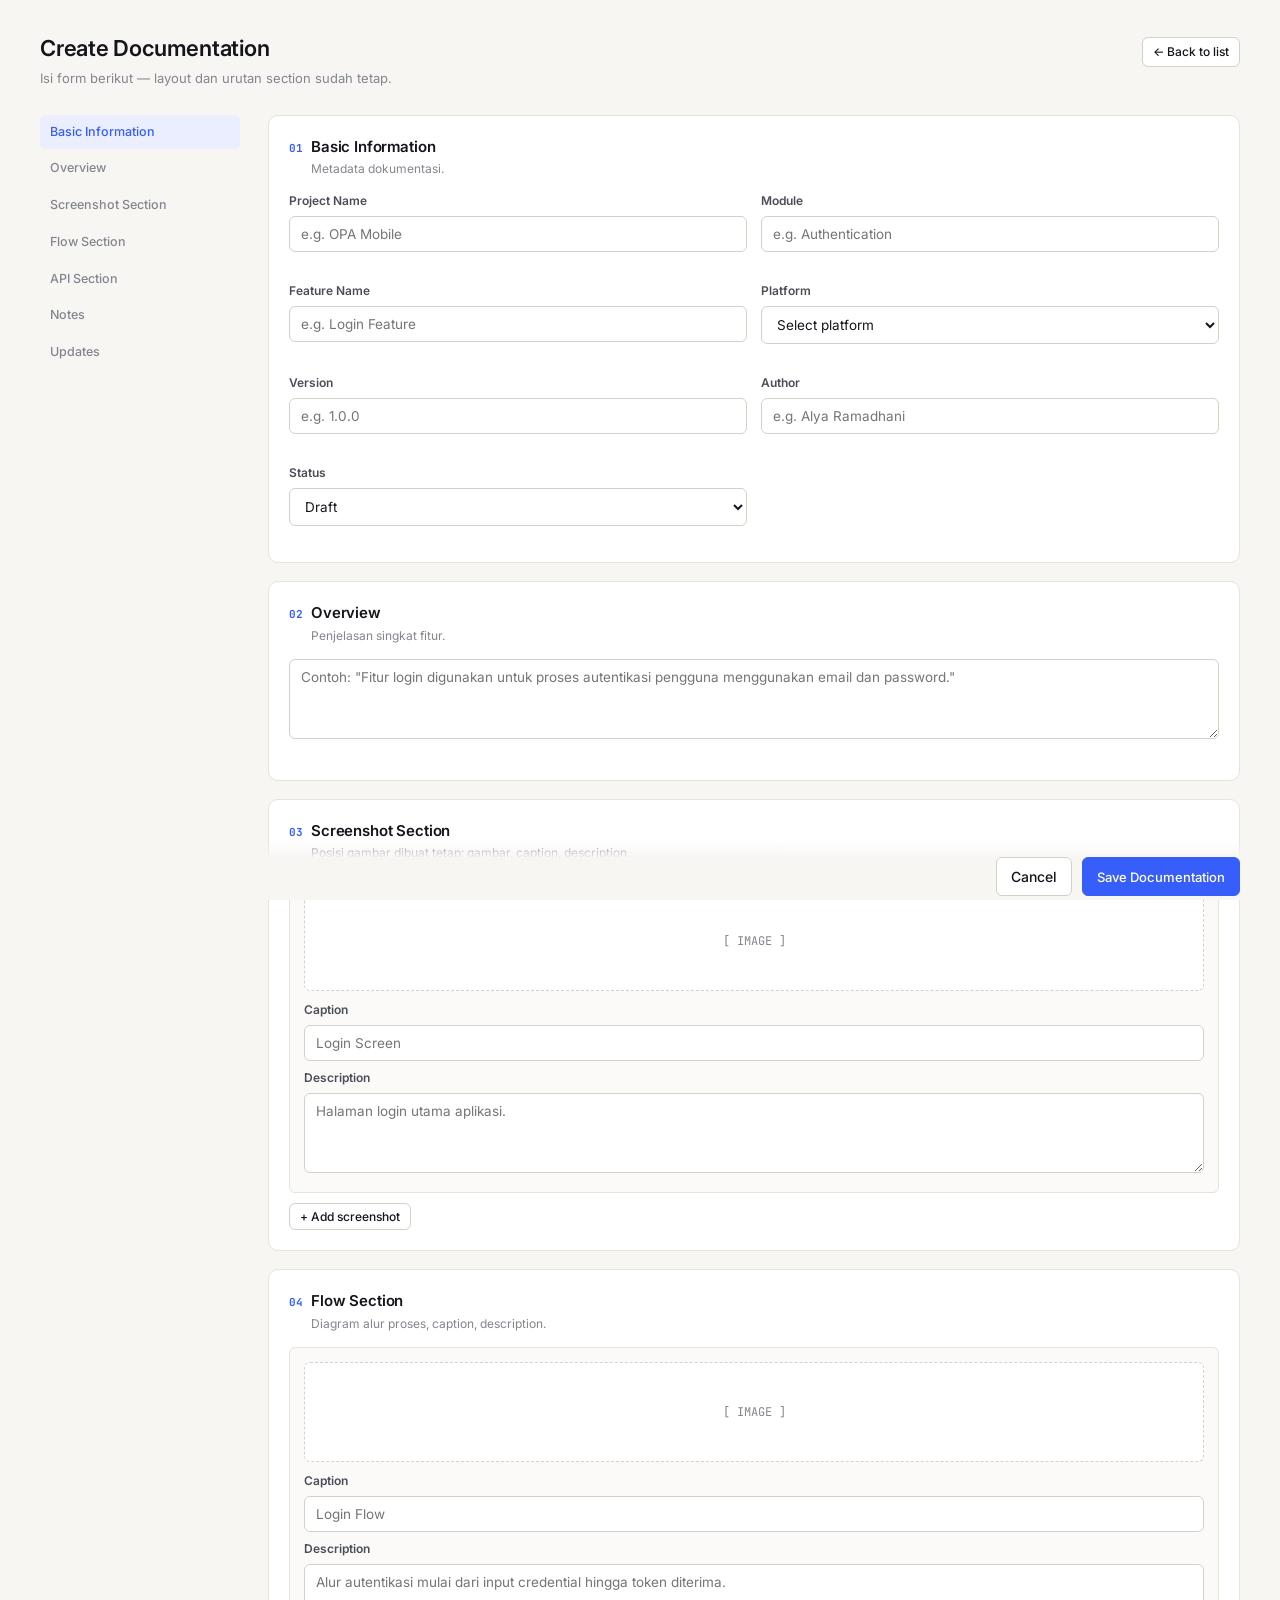
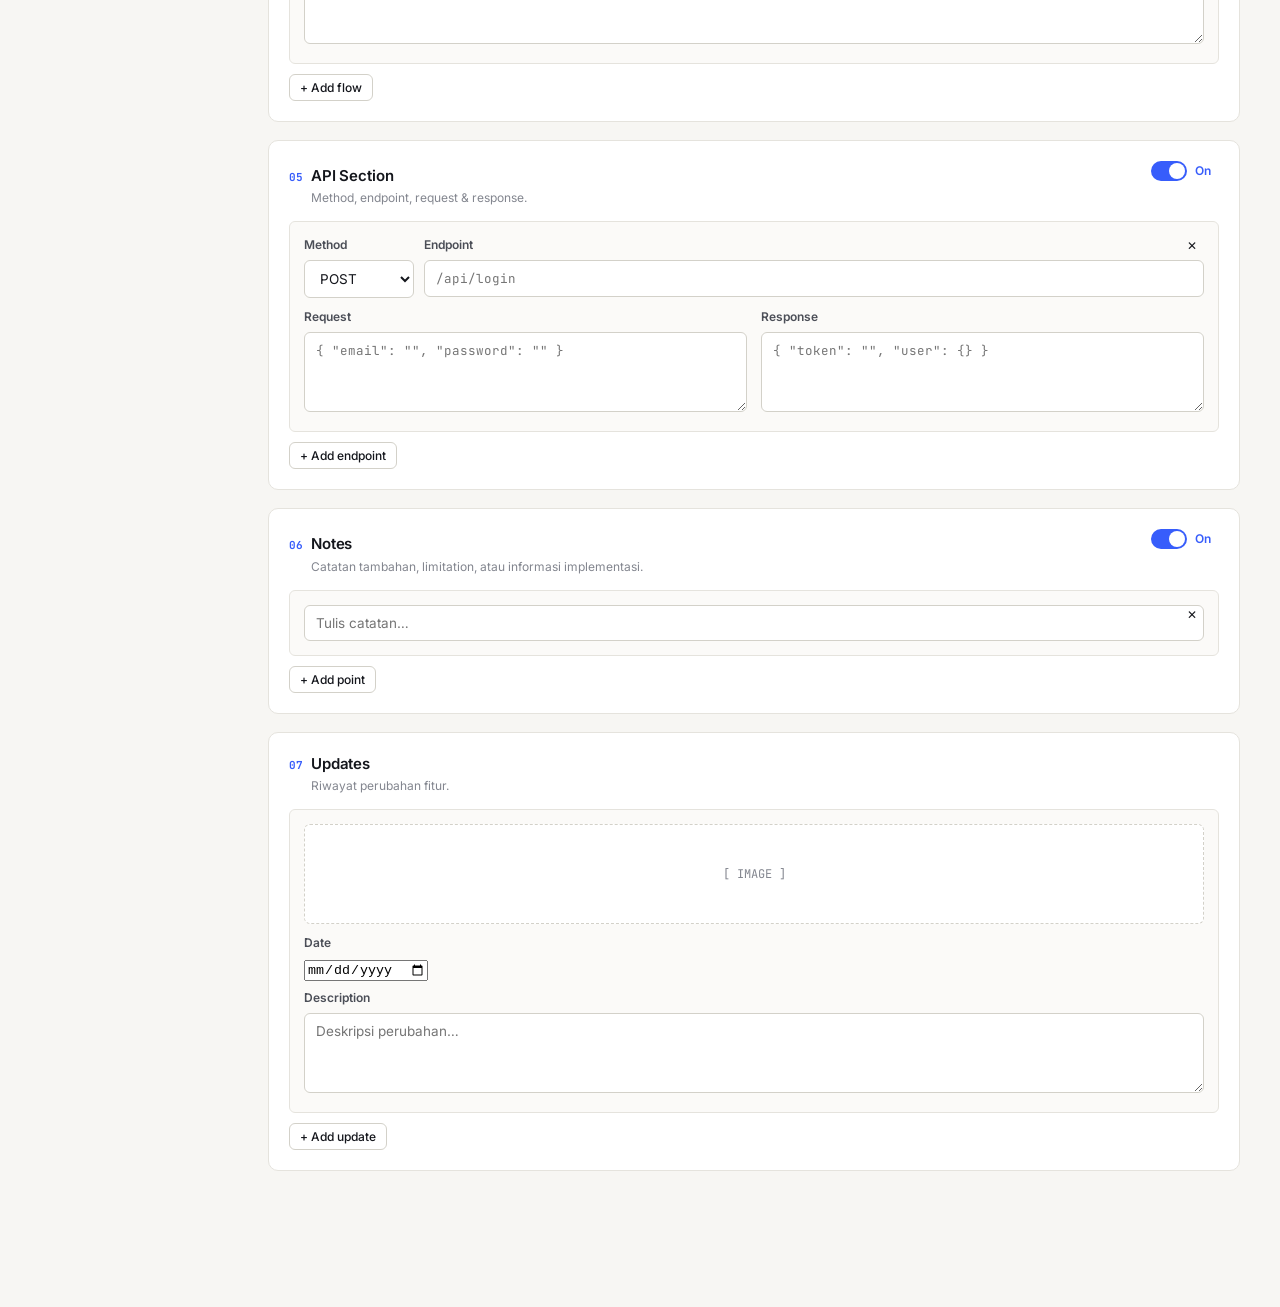
==== commit 276d08fe: "feat: hapus sidebar" ====
--- a/cms.html
+++ b/cms.html
@@ -14,8 +14,6 @@
 </head>
 <body>
 <div class="app-shell">
-  <div id="sidebar-mount" data-active="cms"></div>
-
   <main class="main">
     <div class="topbar">
       <div>
@@ -195,7 +193,6 @@
 </template>
 
 <script src="js/storage.js"></script>
-<script src="js/sidebar.js"></script>
 <script src="js/cms.js"></script>
 </body>
 </html>
--- a/css/base.css
+++ b/css/base.css
@@ -33,7 +33,6 @@
 
   --radius-s: 6px;
   --radius-m: 10px;
-  --sidebar-w: 240px;
 }
 
 * { box-sizing: border-box; }
@@ -71,134 +70,6 @@
 .app-shell {
   display: flex;
   min-height: 100vh;
-}
-
-.sidebar {
-  width: var(--sidebar-w);
-  flex-shrink: 0;
-  background: var(--ink);
-  color: #e8e8ea;
-  display: flex;
-  flex-direction: column;
-  padding: 20px 14px;
-  position: sticky;
-  top: 0;
-  height: 100vh;
-  transition: width 0.2s ease;
-}
-
-.sidebar__brand {
-  display: flex;
-  align-items: center;
-  gap: 8px;
-  padding: 6px 10px 22px;
-  color: #fff;
-}
-
-.sidebar__brand .mark {
-  width: 22px;
-  height: 22px;
-  border-radius: 5px;
-  background: var(--accent);
-  display: inline-flex;
-  align-items: center;
-  justify-content: center;
-  font-family: var(--font-mono);
-  font-size: 11px;
-  font-weight: 700;
-  color: #fff;
-  flex-shrink: 0;
-  cursor: pointer;
-}
-.sidebar__brand .mark i {
-  font-size: 16px;
-  line-height: 1;
-}
-
-.sidebar__brand .name {
-  font-weight: 600;
-  font-size: 14px;
-  letter-spacing: -0.01em;
-}
-.sidebar__brand .name small {
-  display: block;
-  font-weight: 400;
-  font-size: 11px;
-  color: #9498a3;
-  font-family: var(--font-mono);
-}
-
-.sidebar nav {
-  display: flex;
-  flex-direction: column;
-  gap: 2px;
-  margin-top: 4px;
-}
-
-.sidebar nav a {
-  display: flex;
-  align-items: center;
-  gap: 10px;
-  padding: 9px 10px;
-  border-radius: var(--radius-s);
-  color: #c3c5cc;
-  font-size: 13px;
-  font-weight: 500;
-  text-decoration: none;
-  transition: background 0.12s ease, color 0.12s ease;
-}
-
-.sidebar nav a svg { width: 16px; height: 16px; flex-shrink: 0; }
-.sidebar nav a i { font-size: 16px; flex-shrink: 0; }
-
-.sidebar nav a:hover { background: #1f222a; color: #fff; }
-
-.sidebar nav a.active {
-  background: var(--accent);
-  color: #fff;
-}
-
-.sidebar__footer {
-  margin-top: auto;
-  padding: 10px;
-  font-size: 11px;
-  color: #6b6e78;
-  font-family: var(--font-mono);
-  border-top: 1px solid #23262e;
-  padding-top: 14px;
-}
-
-/* ---------- Collapsed sidebar ---------- */
-.sidebar--collapsed {
-  width: 64px;
-}
-.sidebar--collapsed .sidebar__brand {
-  padding: 6px 0 22px;
-  justify-content: center;
-}
-.sidebar--collapsed .sidebar__brand .name {
-  display: none;
-}
-.sidebar--collapsed nav {
-  align-items: stretch;
-}
-.sidebar--collapsed nav a {
-  justify-content: center;
-  padding: 9px;
-  gap: 0;
-}
-.sidebar--collapsed nav a span {
-  display: none;
-}
-.sidebar--collapsed .sidebar__footer {
-  display: flex;
-  flex-direction: column;
-  align-items: center;
-  gap: 8px;
-  padding: 10px 0;
-}
-.sidebar--collapsed .sidebar__footer .storage-label {
-  display: none;
 }
 
 .main {
@@ -375,16 +246,6 @@
 }
 
 @media (max-width: 900px) {
-  .app-shell { flex-direction: column; }
-  .sidebar { width: 100%; height: auto; position: relative; flex-direction: row; align-items: center; }
-  .sidebar nav { flex-direction: row; margin-top: 0; }
-  .sidebar__footer { display: none; }
-  .sidebar--collapsed { width: 100%; }
-  .sidebar--collapsed .sidebar__brand { padding: 6px 10px; justify-content: flex-start; }
-  .sidebar--collapsed .sidebar__brand .name { display: block; }
-  .sidebar--collapsed nav a { justify-content: flex-start; padding: 9px 10px; gap: 10px; }
-  .sidebar--collapsed nav a span { display: inline; }
-  .sidebar--collapsed nav a svg { margin: 0; }
   .main { padding: 20px; }
   .grid-2 { grid-template-columns: 1fr; }
 }
